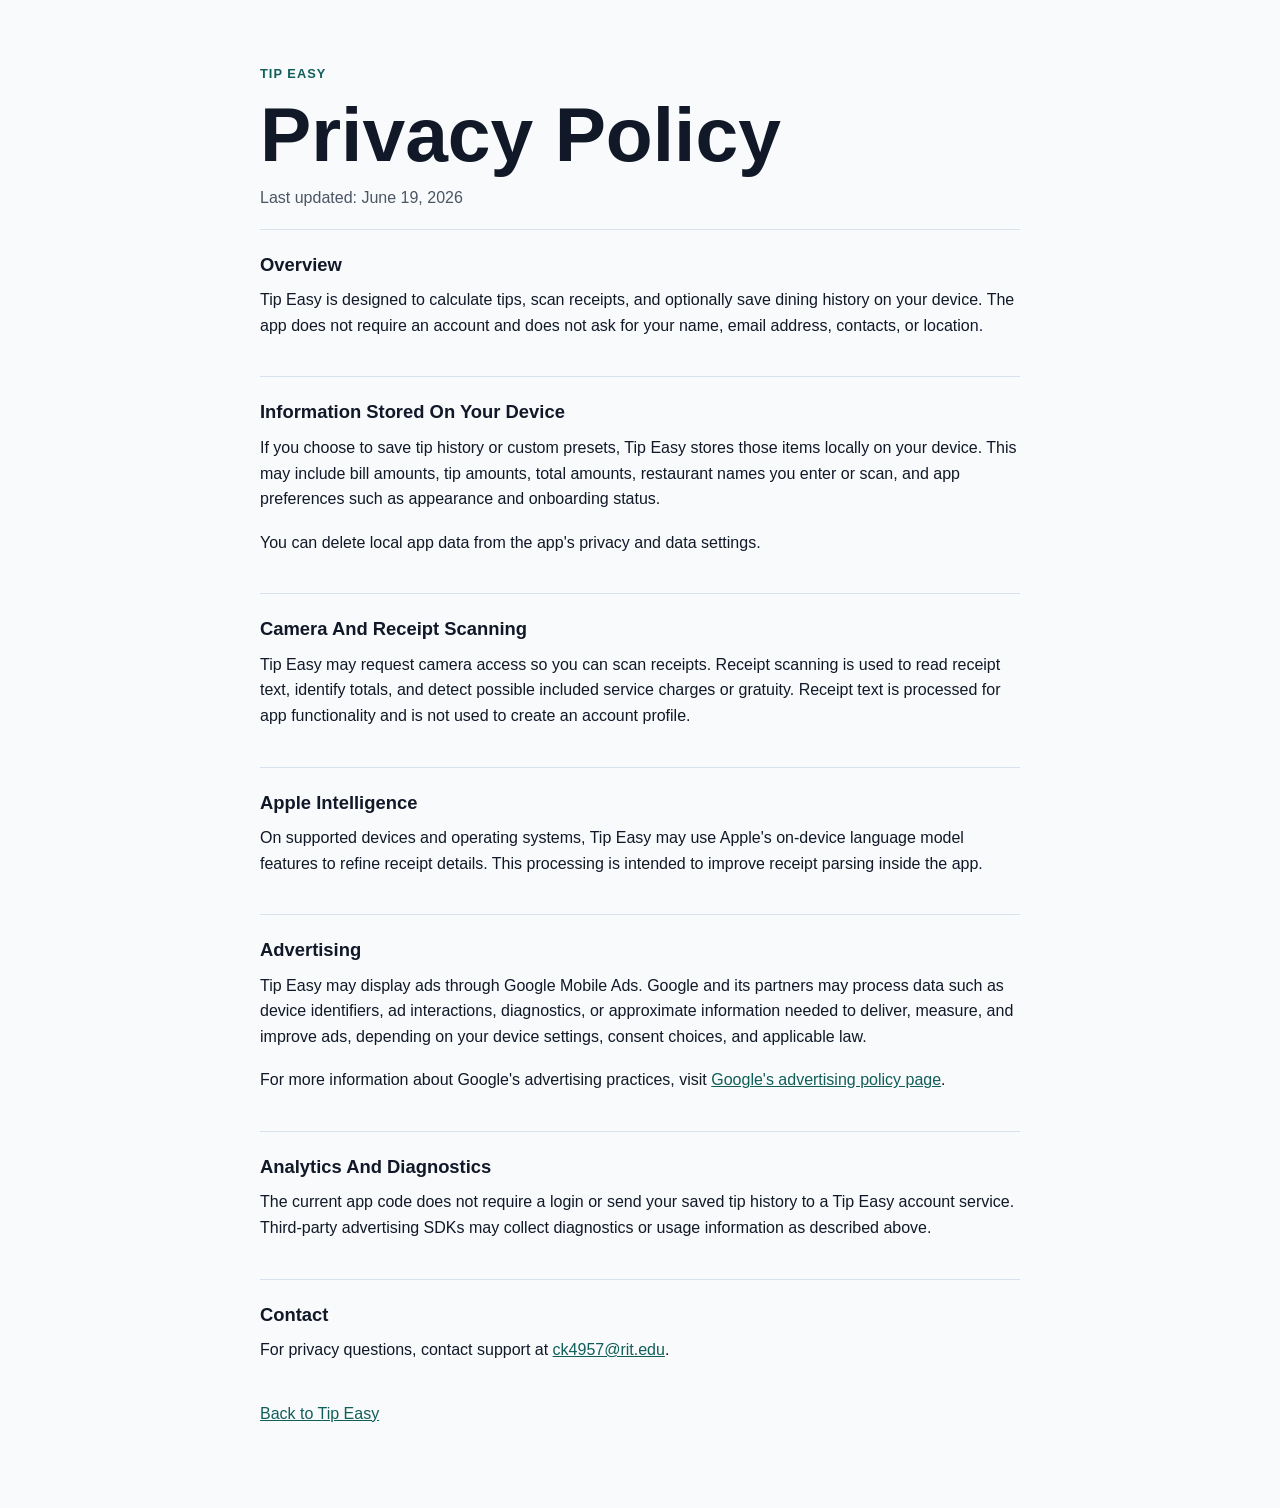
==== docs/privacy.html @ 2972667b "Add GitHub Pages app support pages" ====
<!doctype html>
<html lang="en">
  <head>
    <meta charset="utf-8">
    <meta name="viewport" content="width=device-width, initial-scale=1">
    <title>Tip Easy Privacy Policy</title>
    <meta name="description" content="Privacy policy for the Tip Easy iOS app.">
    <link rel="stylesheet" href="styles.css">
  </head>
  <body>
    <main class="page narrow">
      <p class="eyebrow">Tip Easy</p>
      <h1>Privacy Policy</h1>
      <p class="updated">Last updated: June 19, 2026</p>

      <section>
        <h2>Overview</h2>
        <p>Tip Easy is designed to calculate tips, scan receipts, and optionally save dining history on your device. The app does not require an account and does not ask for your name, email address, contacts, or location.</p>
      </section>

      <section>
        <h2>Information Stored On Your Device</h2>
        <p>If you choose to save tip history or custom presets, Tip Easy stores those items locally on your device. This may include bill amounts, tip amounts, total amounts, restaurant names you enter or scan, and app preferences such as appearance and onboarding status.</p>
        <p>You can delete local app data from the app's privacy and data settings.</p>
      </section>

      <section>
        <h2>Camera And Receipt Scanning</h2>
        <p>Tip Easy may request camera access so you can scan receipts. Receipt scanning is used to read receipt text, identify totals, and detect possible included service charges or gratuity. Receipt text is processed for app functionality and is not used to create an account profile.</p>
      </section>

      <section>
        <h2>Apple Intelligence</h2>
        <p>On supported devices and operating systems, Tip Easy may use Apple's on-device language model features to refine receipt details. This processing is intended to improve receipt parsing inside the app.</p>
      </section>

      <section>
        <h2>Advertising</h2>
        <p>Tip Easy may display ads through Google Mobile Ads. Google and its partners may process data such as device identifiers, ad interactions, diagnostics, or approximate information needed to deliver, measure, and improve ads, depending on your device settings, consent choices, and applicable law.</p>
        <p>For more information about Google's advertising practices, visit <a href="https://policies.google.com/technologies/ads">Google's advertising policy page</a>.</p>
      </section>

      <section>
        <h2>Analytics And Diagnostics</h2>
        <p>The current app code does not require a login or send your saved tip history to a Tip Easy account service. Third-party advertising SDKs may collect diagnostics or usage information as described above.</p>
      </section>

      <section>
        <h2>Contact</h2>
        <p>For privacy questions, contact support at <a href="mailto:ck4957@rit.edu">ck4957@rit.edu</a>.</p>
      </section>

      <p><a href="index.html">Back to Tip Easy</a></p>
    </main>
  </body>
</html>
---- docs/styles.css ----
:root {
  color-scheme: light dark;
  --bg: #f8fafc;
  --text: #111827;
  --muted: #4b5563;
  --panel: #ffffff;
  --line: #d9e2ec;
  --accent: #0f766e;
  --accent-strong: #115e59;
}

@media (prefers-color-scheme: dark) {
  :root {
    --bg: #0f172a;
    --text: #f8fafc;
    --muted: #cbd5e1;
    --panel: #182235;
    --line: #334155;
    --accent: #5eead4;
    --accent-strong: #99f6e4;
  }
}

* {
  box-sizing: border-box;
}

body {
  margin: 0;
  background: var(--bg);
  color: var(--text);
  font-family: -apple-system, BlinkMacSystemFont, "Segoe UI", sans-serif;
  line-height: 1.6;
}

a {
  color: var(--accent-strong);
}

.page {
  width: min(1120px, calc(100% - 32px));
  margin: 0 auto;
  padding: 64px 0;
}

.narrow {
  width: min(760px, calc(100% - 32px));
}

.hero {
  padding: 40px 0 56px;
}

.eyebrow {
  margin: 0 0 12px;
  color: var(--accent-strong);
  font-size: 0.8rem;
  font-weight: 700;
  letter-spacing: 0.08em;
  text-transform: uppercase;
}

h1 {
  max-width: 880px;
  margin: 0;
  font-size: clamp(2.4rem, 6vw, 4.8rem);
  line-height: 1;
}

h2 {
  margin: 0 0 8px;
  font-size: 1.15rem;
}

p {
  margin: 0 0 18px;
}

.lede {
  max-width: 720px;
  margin-top: 20px;
  color: var(--muted);
  font-size: 1.2rem;
}

.updated {
  margin-top: 12px;
  color: var(--muted);
}

.actions {
  display: flex;
  flex-wrap: wrap;
  gap: 12px;
  margin-top: 28px;
}

.button {
  display: inline-flex;
  align-items: center;
  min-height: 44px;
  padding: 0 18px;
  border-radius: 8px;
  background: var(--accent);
  color: #ffffff;
  font-weight: 700;
  text-decoration: none;
}

.button.secondary {
  border: 1px solid var(--line);
  background: transparent;
  color: var(--accent-strong);
}

.grid {
  display: grid;
  grid-template-columns: repeat(3, minmax(0, 1fr));
  gap: 16px;
}

article,
section {
  padding: 20px 0;
  border-top: 1px solid var(--line);
}

article {
  padding: 20px;
  border: 1px solid var(--line);
  border-radius: 8px;
  background: var(--panel);
}

@media (max-width: 760px) {
  .page {
    padding: 40px 0;
  }

  .grid {
    grid-template-columns: 1fr;
  }
}
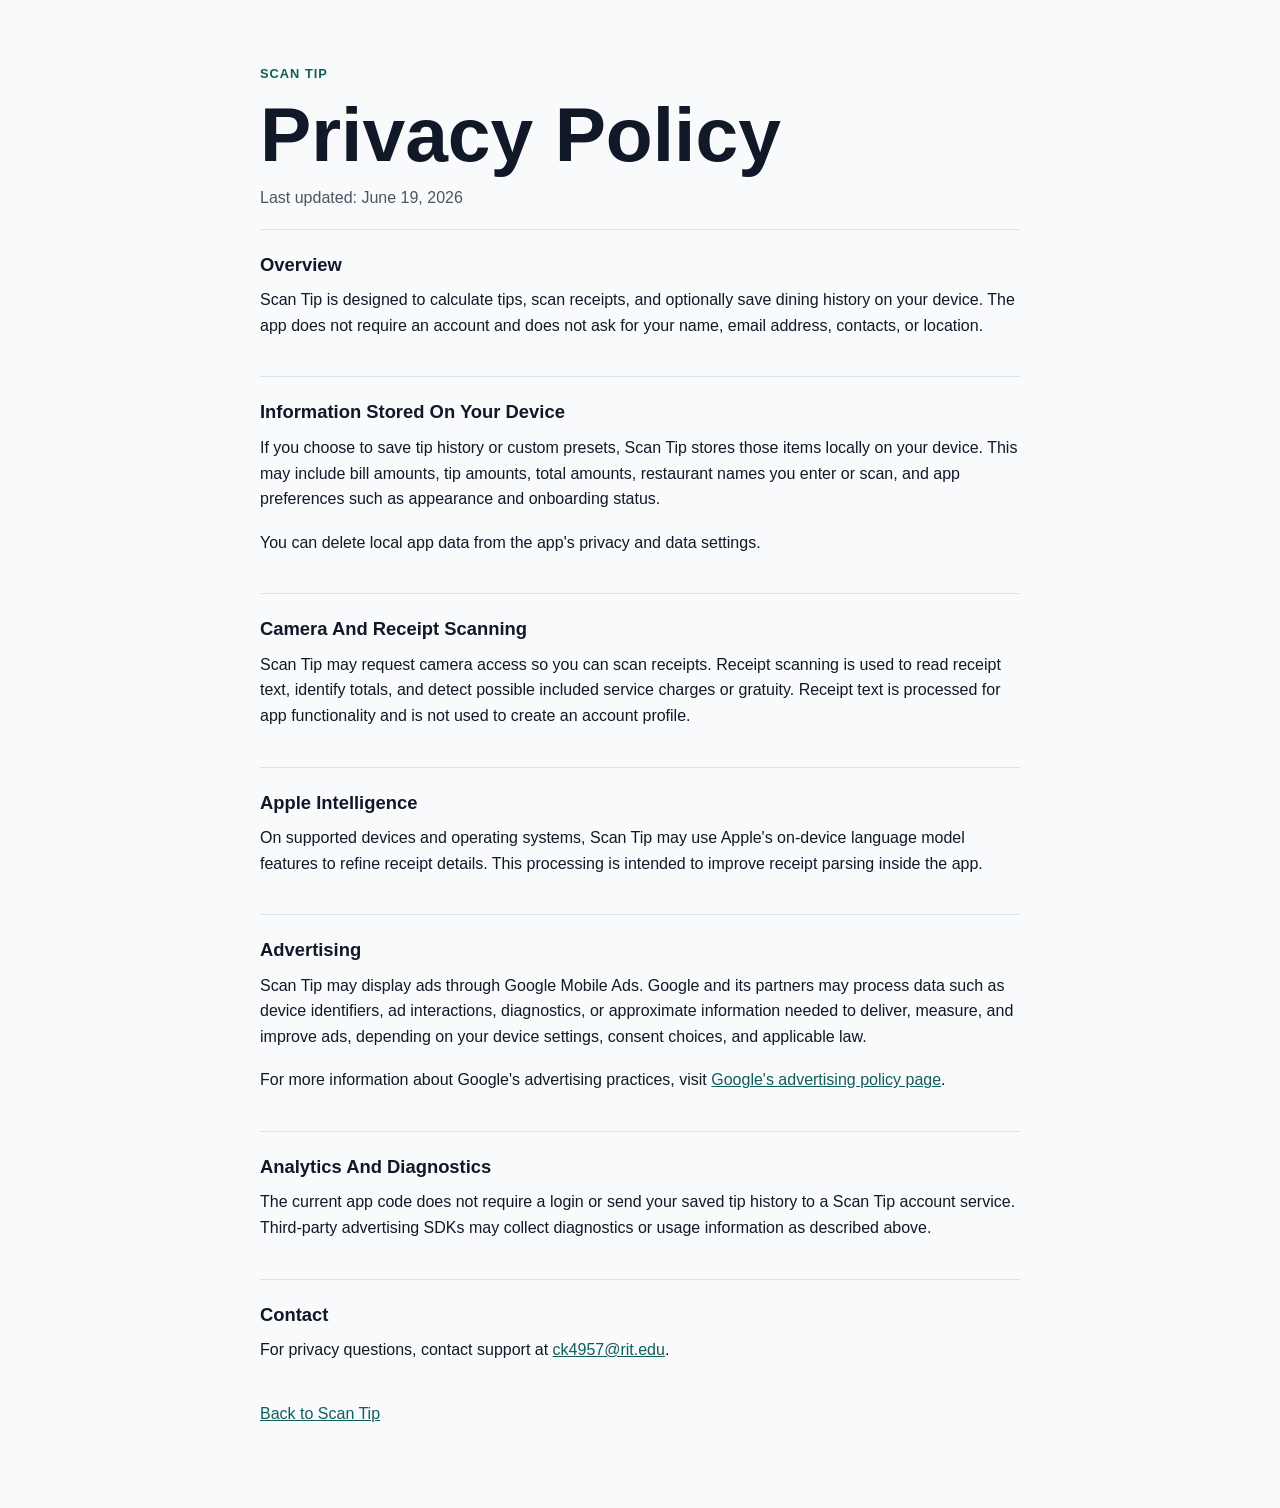
==== commit 95406228: "Rename from TipEasy to ScanTip" ====
--- a/docs/privacy.html
+++ b/docs/privacy.html
@@ -3,46 +3,46 @@
   <head>
     <meta charset="utf-8">
     <meta name="viewport" content="width=device-width, initial-scale=1">
-    <title>Tip Easy Privacy Policy</title>
-    <meta name="description" content="Privacy policy for the Tip Easy iOS app.">
+    <title>Scan Tip Privacy Policy</title>
+    <meta name="description" content="Privacy policy for the Scan Tip iOS app.">
     <link rel="stylesheet" href="styles.css">
   </head>
   <body>
     <main class="page narrow">
-      <p class="eyebrow">Tip Easy</p>
+      <p class="eyebrow">Scan Tip</p>
       <h1>Privacy Policy</h1>
       <p class="updated">Last updated: June 19, 2026</p>
 
       <section>
         <h2>Overview</h2>
-        <p>Tip Easy is designed to calculate tips, scan receipts, and optionally save dining history on your device. The app does not require an account and does not ask for your name, email address, contacts, or location.</p>
+        <p>Scan Tip is designed to calculate tips, scan receipts, and optionally save dining history on your device. The app does not require an account and does not ask for your name, email address, contacts, or location.</p>
       </section>
 
       <section>
         <h2>Information Stored On Your Device</h2>
-        <p>If you choose to save tip history or custom presets, Tip Easy stores those items locally on your device. This may include bill amounts, tip amounts, total amounts, restaurant names you enter or scan, and app preferences such as appearance and onboarding status.</p>
+        <p>If you choose to save tip history or custom presets, Scan Tip stores those items locally on your device. This may include bill amounts, tip amounts, total amounts, restaurant names you enter or scan, and app preferences such as appearance and onboarding status.</p>
         <p>You can delete local app data from the app's privacy and data settings.</p>
       </section>
 
       <section>
         <h2>Camera And Receipt Scanning</h2>
-        <p>Tip Easy may request camera access so you can scan receipts. Receipt scanning is used to read receipt text, identify totals, and detect possible included service charges or gratuity. Receipt text is processed for app functionality and is not used to create an account profile.</p>
+        <p>Scan Tip may request camera access so you can scan receipts. Receipt scanning is used to read receipt text, identify totals, and detect possible included service charges or gratuity. Receipt text is processed for app functionality and is not used to create an account profile.</p>
       </section>
 
       <section>
         <h2>Apple Intelligence</h2>
-        <p>On supported devices and operating systems, Tip Easy may use Apple's on-device language model features to refine receipt details. This processing is intended to improve receipt parsing inside the app.</p>
+        <p>On supported devices and operating systems, Scan Tip may use Apple's on-device language model features to refine receipt details. This processing is intended to improve receipt parsing inside the app.</p>
       </section>
 
       <section>
         <h2>Advertising</h2>
-        <p>Tip Easy may display ads through Google Mobile Ads. Google and its partners may process data such as device identifiers, ad interactions, diagnostics, or approximate information needed to deliver, measure, and improve ads, depending on your device settings, consent choices, and applicable law.</p>
+        <p>Scan Tip may display ads through Google Mobile Ads. Google and its partners may process data such as device identifiers, ad interactions, diagnostics, or approximate information needed to deliver, measure, and improve ads, depending on your device settings, consent choices, and applicable law.</p>
         <p>For more information about Google's advertising practices, visit <a href="https://policies.google.com/technologies/ads">Google's advertising policy page</a>.</p>
       </section>
 
       <section>
         <h2>Analytics And Diagnostics</h2>
-        <p>The current app code does not require a login or send your saved tip history to a Tip Easy account service. Third-party advertising SDKs may collect diagnostics or usage information as described above.</p>
+        <p>The current app code does not require a login or send your saved tip history to a Scan Tip account service. Third-party advertising SDKs may collect diagnostics or usage information as described above.</p>
       </section>
 
       <section>
@@ -50,7 +50,7 @@
         <p>For privacy questions, contact support at <a href="mailto:ck4957@rit.edu">ck4957@rit.edu</a>.</p>
       </section>
 
-      <p><a href="index.html">Back to Tip Easy</a></p>
+      <p><a href="index.html">Back to Scan Tip</a></p>
     </main>
   </body>
 </html>
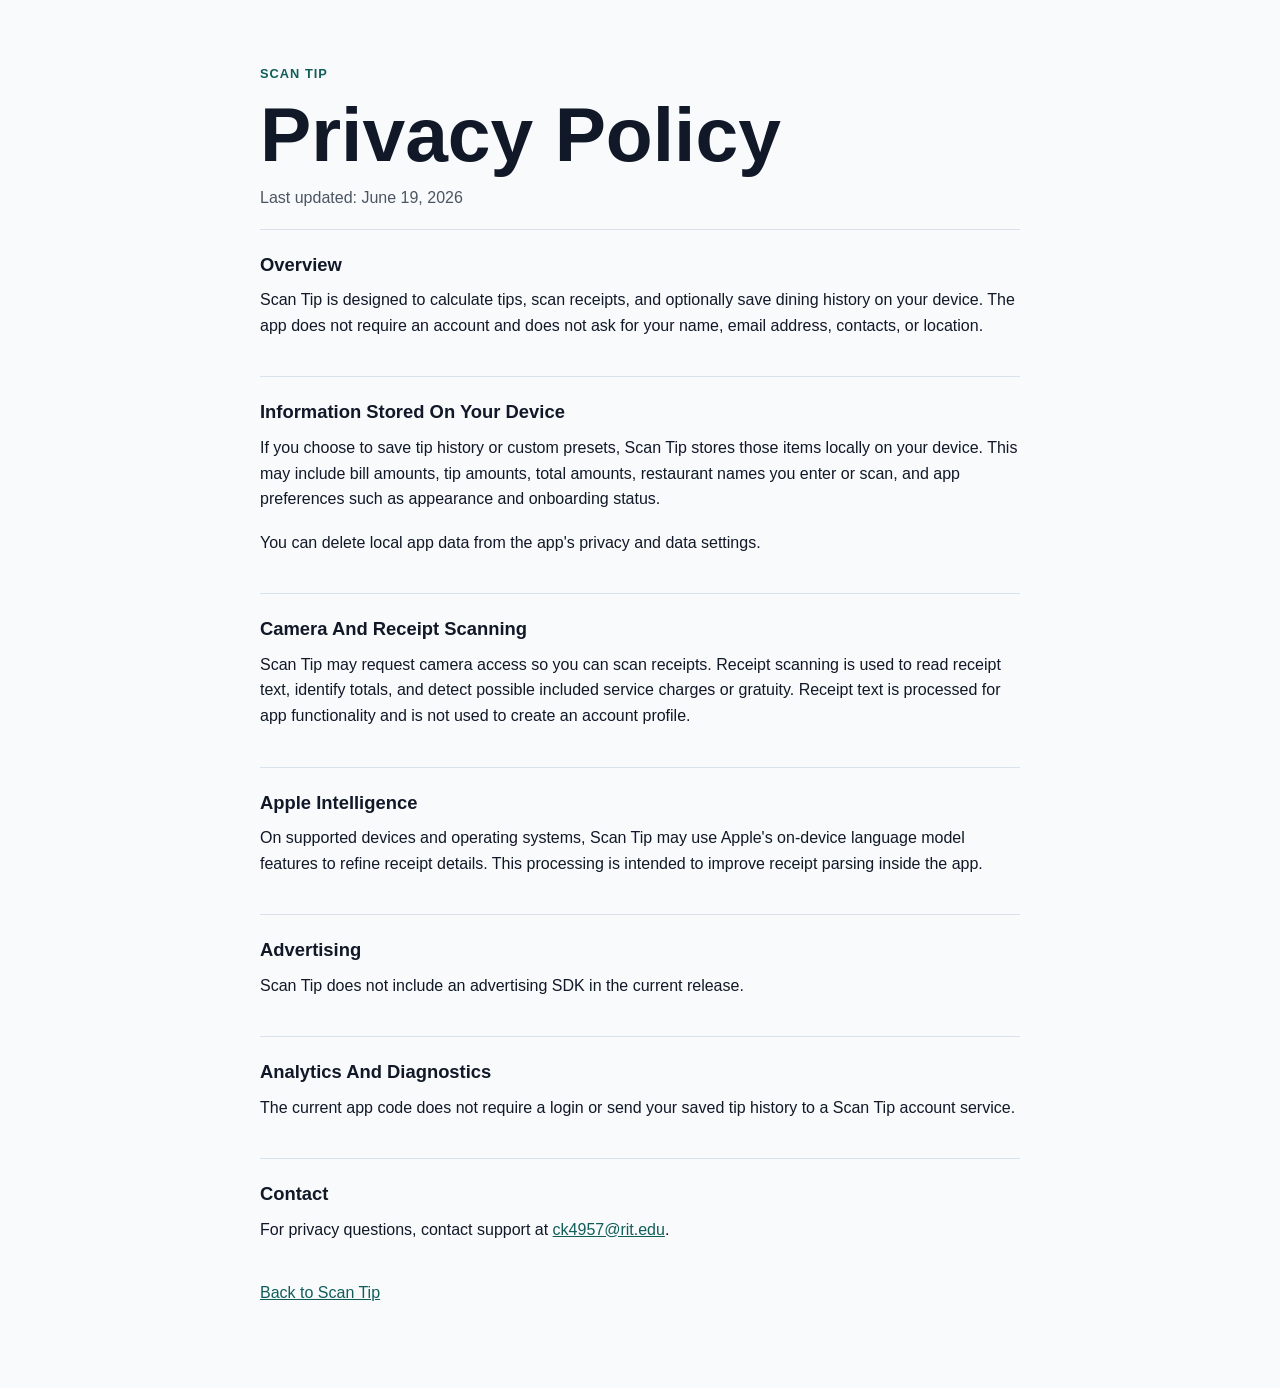
==== commit 3d218943: "feat: Remove Google Mobile Ads integration and related configurations" ====
--- a/docs/privacy.html
+++ b/docs/privacy.html
@@ -36,13 +36,12 @@
 
       <section>
         <h2>Advertising</h2>
-        <p>Scan Tip may display ads through Google Mobile Ads. Google and its partners may process data such as device identifiers, ad interactions, diagnostics, or approximate information needed to deliver, measure, and improve ads, depending on your device settings, consent choices, and applicable law.</p>
-        <p>For more information about Google's advertising practices, visit <a href="https://policies.google.com/technologies/ads">Google's advertising policy page</a>.</p>
+        <p>Scan Tip does not include an advertising SDK in the current release.</p>
       </section>
 
       <section>
         <h2>Analytics And Diagnostics</h2>
-        <p>The current app code does not require a login or send your saved tip history to a Scan Tip account service. Third-party advertising SDKs may collect diagnostics or usage information as described above.</p>
+        <p>The current app code does not require a login or send your saved tip history to a Scan Tip account service.</p>
       </section>
 
       <section>
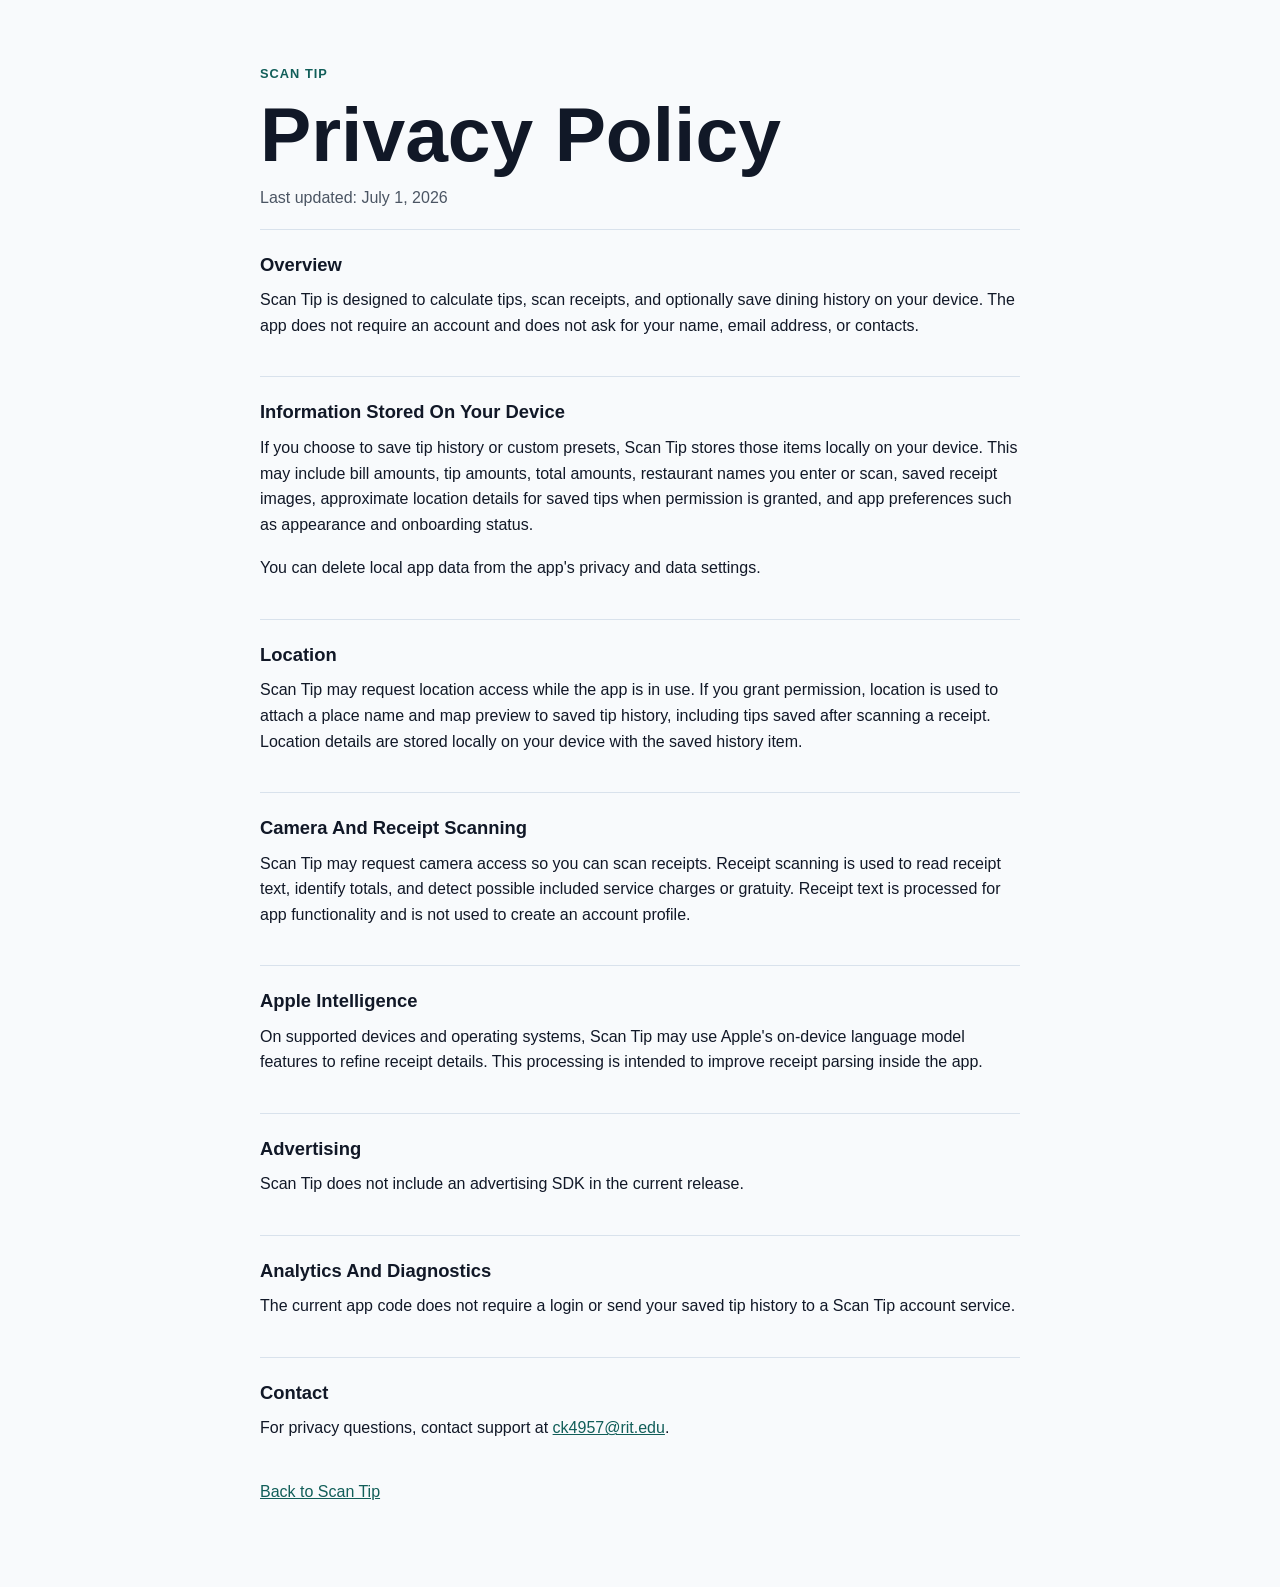
==== commit 51db0ed2: "feat: Implement location tracking for saved tips and enhance privacy policy documentation" ====
--- a/docs/privacy.html
+++ b/docs/privacy.html
@@ -11,17 +11,22 @@
     <main class="page narrow">
       <p class="eyebrow">Scan Tip</p>
       <h1>Privacy Policy</h1>
-      <p class="updated">Last updated: June 19, 2026</p>
+      <p class="updated">Last updated: July 1, 2026</p>
 
       <section>
         <h2>Overview</h2>
-        <p>Scan Tip is designed to calculate tips, scan receipts, and optionally save dining history on your device. The app does not require an account and does not ask for your name, email address, contacts, or location.</p>
+        <p>Scan Tip is designed to calculate tips, scan receipts, and optionally save dining history on your device. The app does not require an account and does not ask for your name, email address, or contacts.</p>
       </section>
 
       <section>
         <h2>Information Stored On Your Device</h2>
-        <p>If you choose to save tip history or custom presets, Scan Tip stores those items locally on your device. This may include bill amounts, tip amounts, total amounts, restaurant names you enter or scan, and app preferences such as appearance and onboarding status.</p>
+        <p>If you choose to save tip history or custom presets, Scan Tip stores those items locally on your device. This may include bill amounts, tip amounts, total amounts, restaurant names you enter or scan, saved receipt images, approximate location details for saved tips when permission is granted, and app preferences such as appearance and onboarding status.</p>
         <p>You can delete local app data from the app's privacy and data settings.</p>
+      </section>
+
+      <section>
+        <h2>Location</h2>
+        <p>Scan Tip may request location access while the app is in use. If you grant permission, location is used to attach a place name and map preview to saved tip history, including tips saved after scanning a receipt. Location details are stored locally on your device with the saved history item.</p>
       </section>
 
       <section>
--- a/docs/styles.css
+++ b/docs/styles.css
@@ -70,6 +70,12 @@
 h2 {
   margin: 0 0 8px;
   font-size: 1.15rem;
+}
+
+.section-heading h2 {
+  max-width: 560px;
+  font-size: clamp(1.8rem, 4vw, 3rem);
+  line-height: 1.05;
 }
 
 p {
@@ -119,6 +125,57 @@
   gap: 16px;
 }
 
+.screenshots {
+  padding-bottom: 36px;
+}
+
+.video-preview {
+  padding-bottom: 40px;
+}
+
+.product-video {
+  display: block;
+  width: min(100%, 920px);
+  margin-top: 24px;
+  border: 1px solid var(--line);
+  border-radius: 8px;
+  background: #000000;
+  box-shadow: 0 16px 40px rgb(15 23 42 / 0.12);
+}
+
+.screenshot-grid {
+  display: grid;
+  grid-template-columns: repeat(4, 1fr);
+  gap: 18px;
+  align-items: start;
+  margin-top: 24px;
+}
+
+figure {
+  margin: 0;
+  min-width: 0;
+}
+
+.screenshot-grid img {
+  display: block;
+  width: min(100%, 180px);
+  max-height: 392px;
+  margin: 0 auto;
+  object-fit: contain;
+  border: 1px solid var(--line);
+  border-radius: 22px;
+  background: var(--panel);
+  box-shadow: 0 16px 40px rgb(15 23 42 / 0.12);
+}
+
+figcaption {
+  margin-top: 10px;
+  color: var(--muted);
+  font-size: 0.9rem;
+  font-weight: 700;
+  text-align: center;
+}
+
 article,
 section {
   padding: 20px 0;
@@ -137,7 +194,21 @@
     padding: 40px 0;
   }
 
+  .screenshot-grid {
+    grid-template-columns: repeat(2, minmax(0, 1fr));
+  }
+
   .grid {
     grid-template-columns: 1fr;
   }
 }
+
+@media (max-width: 420px) {
+  .screenshot-grid {
+    gap: 12px;
+  }
+
+  .screenshot-grid img {
+    border-radius: 16px;
+  }
+}
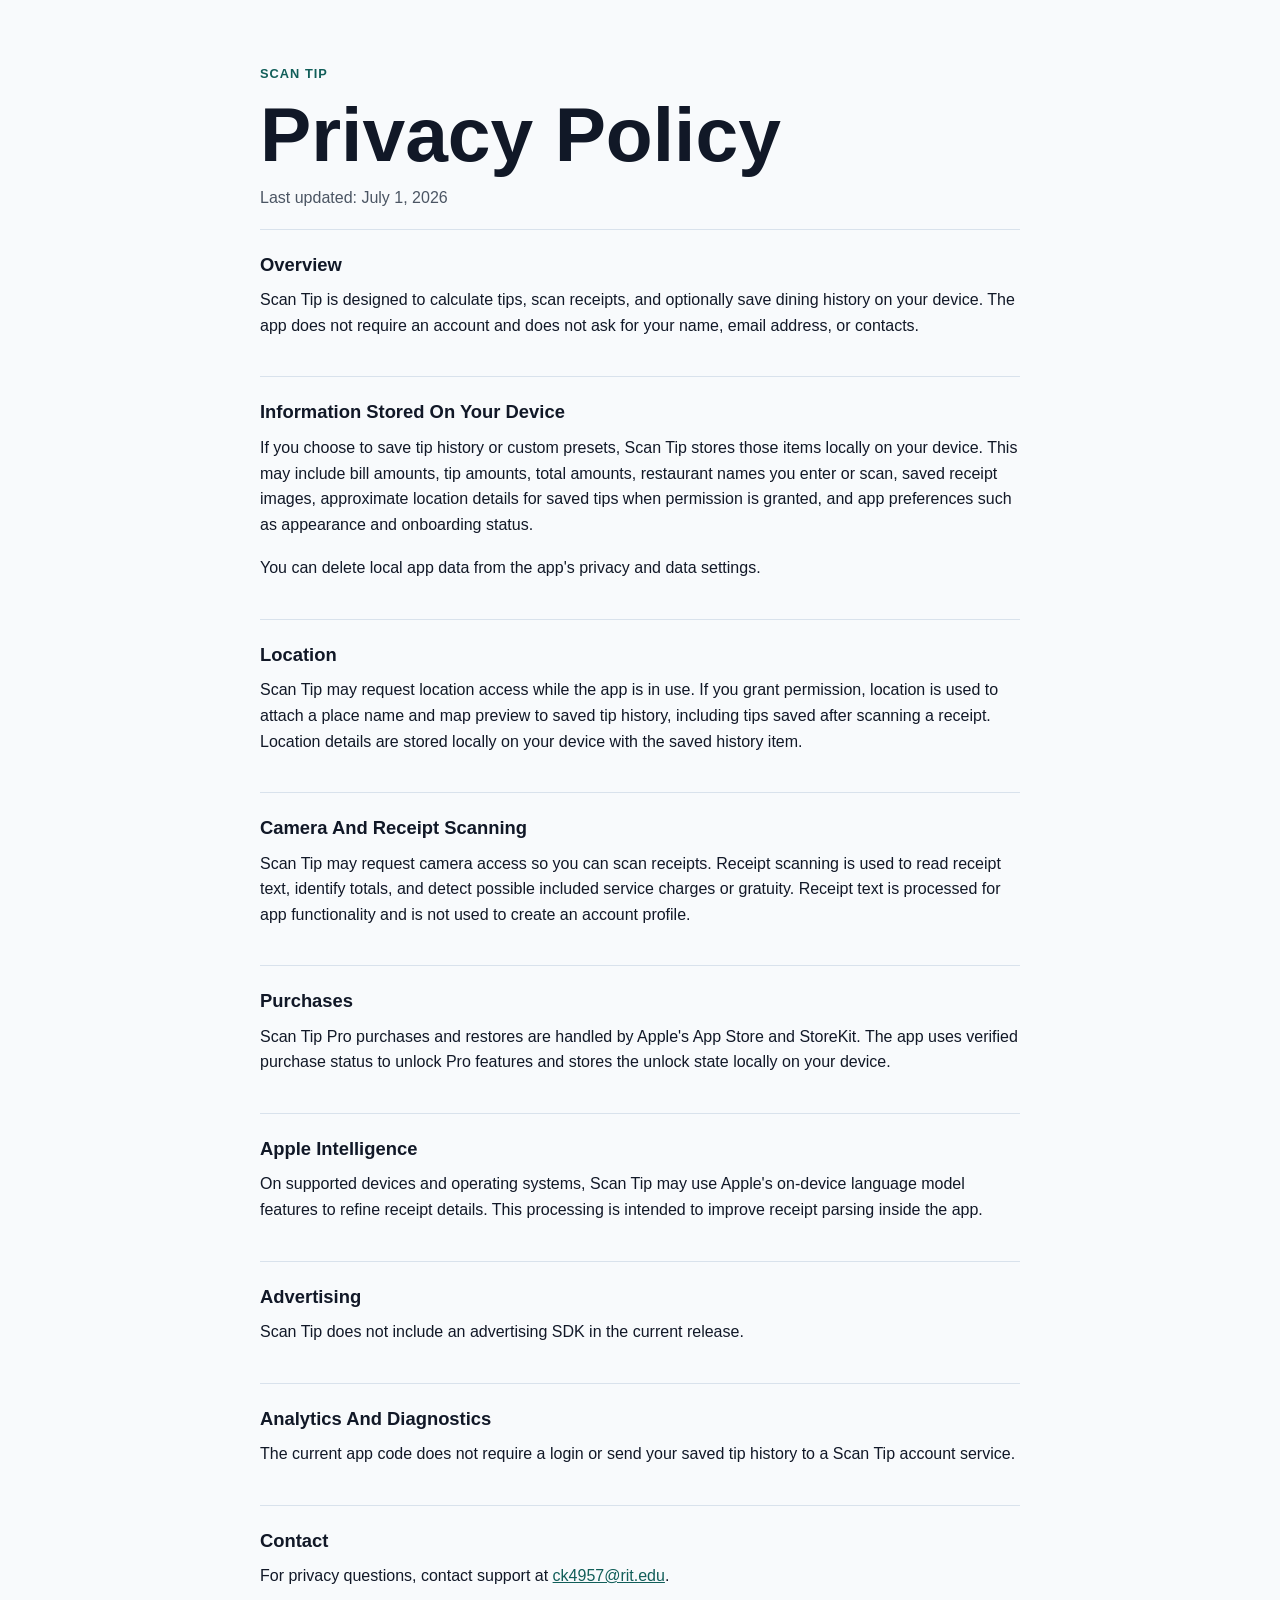
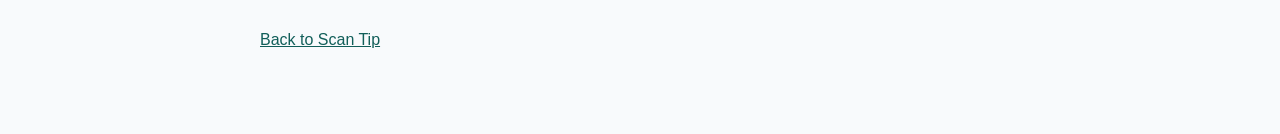
==== commit 31de3563: "feat: Add Scan Tip Pro features, including StoreKit integration, enhanced tip presets, and location-" ====
--- a/docs/privacy.html
+++ b/docs/privacy.html
@@ -35,6 +35,11 @@
       </section>
 
       <section>
+        <h2>Purchases</h2>
+        <p>Scan Tip Pro purchases and restores are handled by Apple's App Store and StoreKit. The app uses verified purchase status to unlock Pro features and stores the unlock state locally on your device.</p>
+      </section>
+
+      <section>
         <h2>Apple Intelligence</h2>
         <p>On supported devices and operating systems, Scan Tip may use Apple's on-device language model features to refine receipt details. This processing is intended to improve receipt parsing inside the app.</p>
       </section>
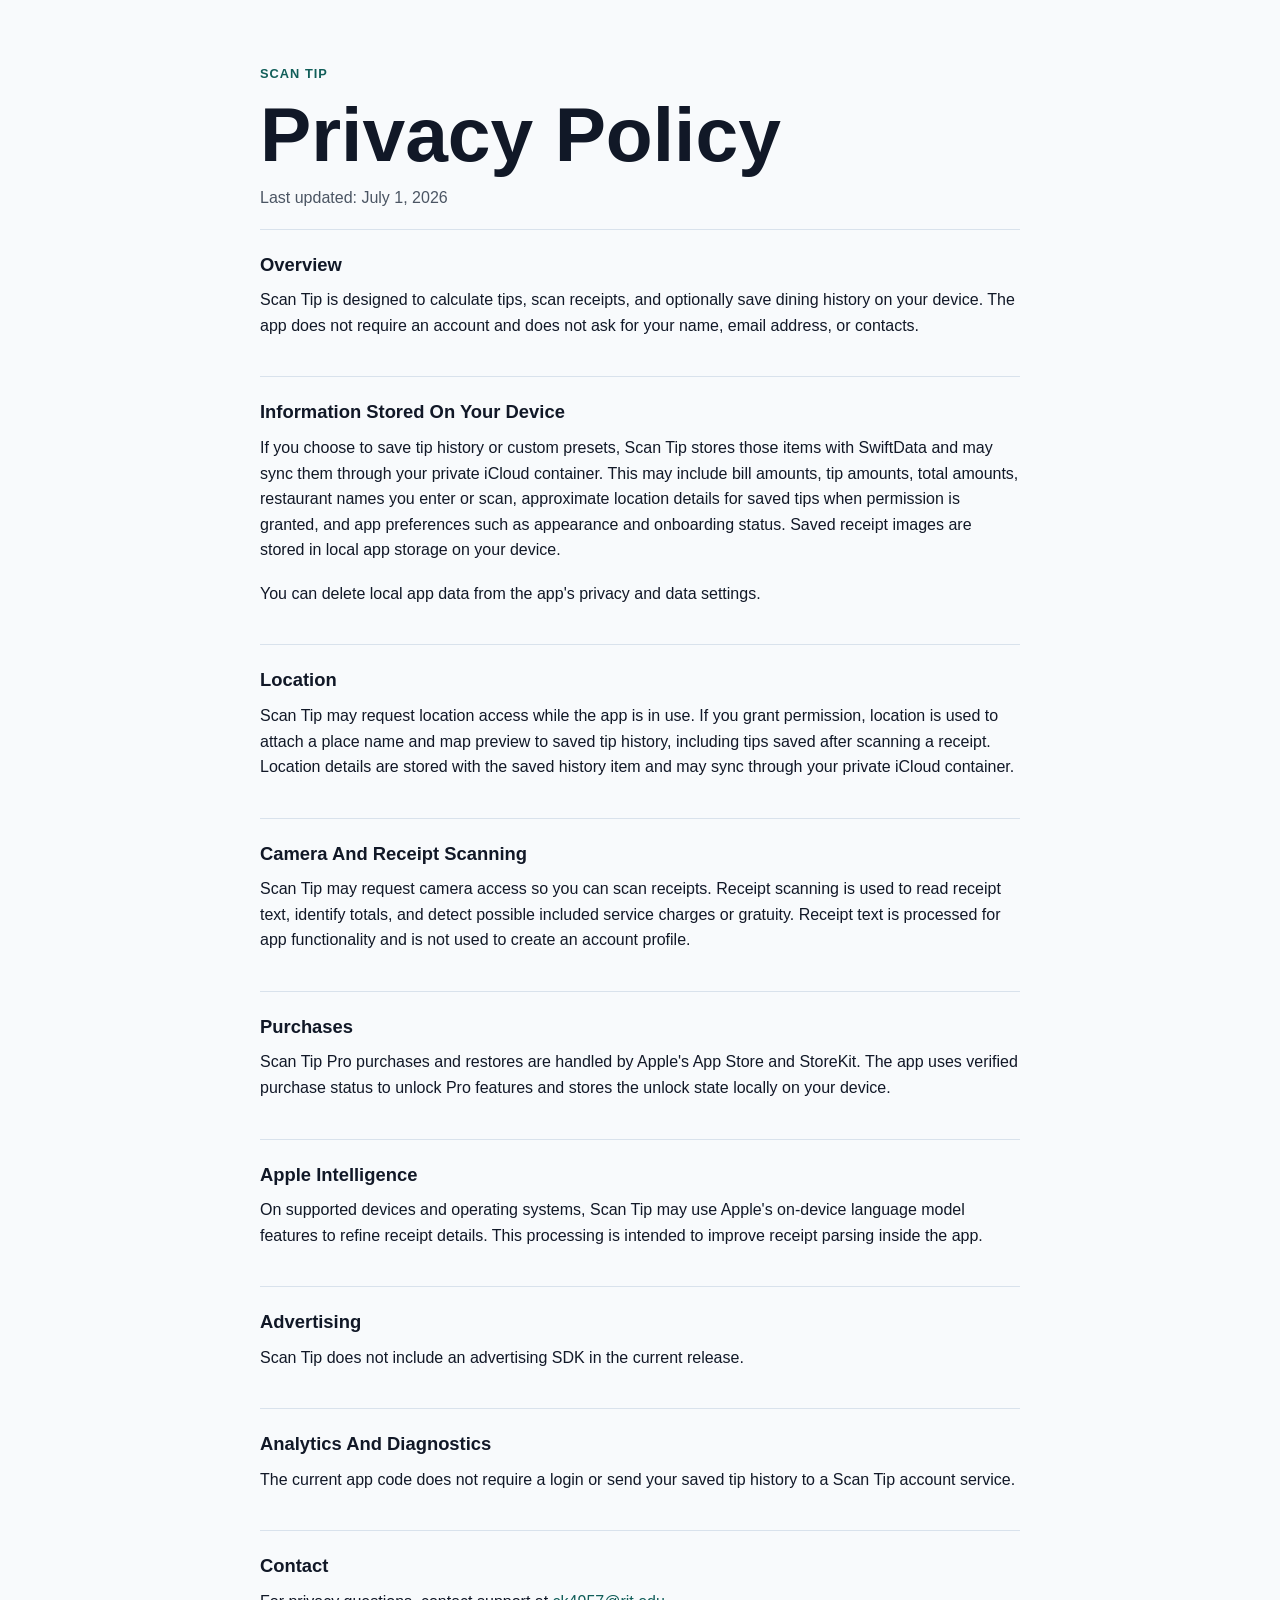
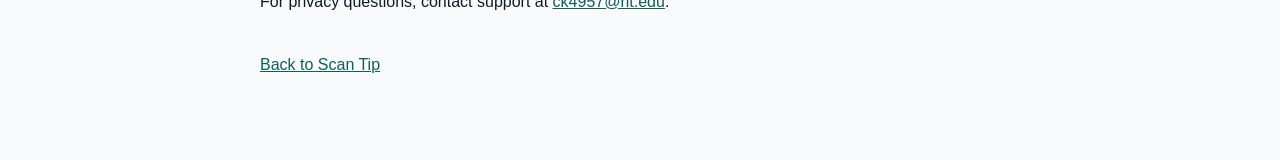
==== commit c235ca05: "feat: Enhance Scan Tip Pro features with iCloud sync, history export/share, and improved data model" ====
--- a/docs/privacy.html
+++ b/docs/privacy.html
@@ -20,13 +20,13 @@
 
       <section>
         <h2>Information Stored On Your Device</h2>
-        <p>If you choose to save tip history or custom presets, Scan Tip stores those items locally on your device. This may include bill amounts, tip amounts, total amounts, restaurant names you enter or scan, saved receipt images, approximate location details for saved tips when permission is granted, and app preferences such as appearance and onboarding status.</p>
+        <p>If you choose to save tip history or custom presets, Scan Tip stores those items with SwiftData and may sync them through your private iCloud container. This may include bill amounts, tip amounts, total amounts, restaurant names you enter or scan, approximate location details for saved tips when permission is granted, and app preferences such as appearance and onboarding status. Saved receipt images are stored in local app storage on your device.</p>
         <p>You can delete local app data from the app's privacy and data settings.</p>
       </section>
 
       <section>
         <h2>Location</h2>
-        <p>Scan Tip may request location access while the app is in use. If you grant permission, location is used to attach a place name and map preview to saved tip history, including tips saved after scanning a receipt. Location details are stored locally on your device with the saved history item.</p>
+        <p>Scan Tip may request location access while the app is in use. If you grant permission, location is used to attach a place name and map preview to saved tip history, including tips saved after scanning a receipt. Location details are stored with the saved history item and may sync through your private iCloud container.</p>
       </section>
 
       <section>
